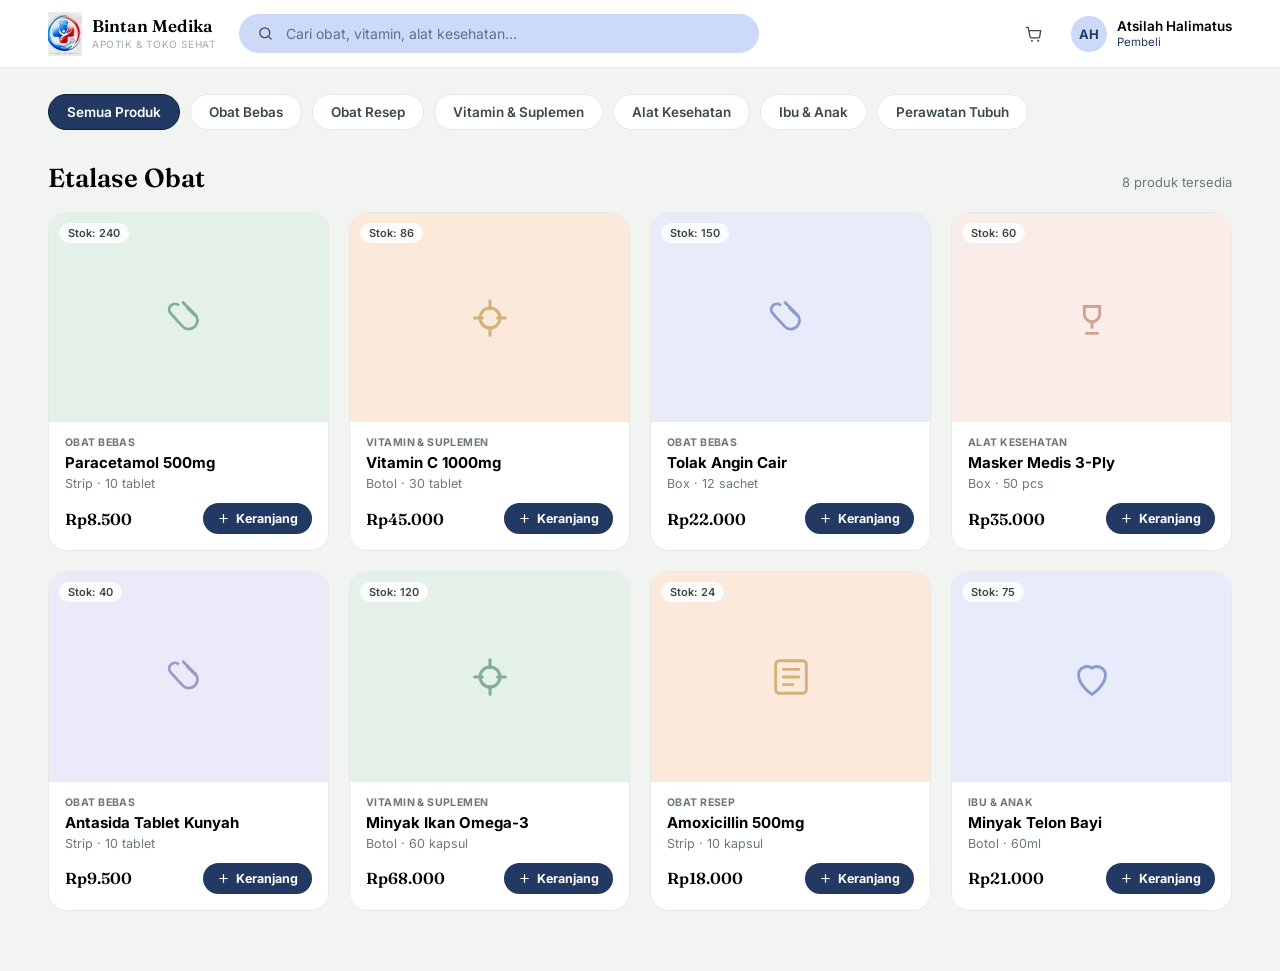
==== bintan-medika/index.html @ c58d3c8d "membuat tampian halaman login,register, dan dashboard" ====
<!DOCTYPE html>
<html lang="id">
<head>
<meta charset="UTF-8">
<meta name="viewport" content="width=device-width, initial-scale=1">
<title>Etalase Obat — Bintan Medika</title>
<link rel="stylesheet" href="assets/css/style.css">
<link rel="stylesheet" href="assets/css/etalase.css">
</head>
<body>

<header class="topbar">
  <div class="topbar__inner">
    <a href="index.html" class="brand">
      <span class="brand__mark" aria-hidden="true">
        <img src="logo.jpg">
      </span>
      <span>
        <span class="brand__name" style="display:block;">Bintan Medika</span>
        <span class="brand__tag" style="display:block;">APOTIK &amp; TOKO SEHAT</span>
      </span>
    </a>

    <div class="searchbar">
      <svg viewBox="0 0 24 24" fill="none" class="searchbar__icon"><circle cx="11" cy="11" r="7" stroke="currentColor" stroke-width="1.7"/><path d="M20 20l-3.2-3.2" stroke="currentColor" stroke-width="1.7" stroke-linecap="round"/></svg>
      <input id="searchInput" type="search" placeholder="Cari obat, vitamin, alat kesehatan…" aria-label="Cari produk">
    </div>

    <div class="topbar__right">
      <button class="iconbtn" id="cartBtn" aria-label="Keranjang belanja">
        <svg viewBox="0 0 24 24" fill="none"><path d="M3 4h2l2.2 11.1a2 2 0 0 0 2 1.6h7.6a2 2 0 0 0 2-1.6L20 8H6" stroke="currentColor" stroke-width="1.6" stroke-linecap="round" stroke-linejoin="round"/><circle cx="9.5" cy="20" r="1.2" fill="currentColor"/><circle cx="17" cy="20" r="1.2" fill="currentColor"/></svg>
        <span class="iconbtn__badge" id="cartCount">3</span>
      </button>
      <a href="login.html" class="userchip">
        <span class="avatar">AH</span>
        <span class="userchip__meta">
          <span class="userchip__name">Atsilah Halimatus</span>
          <span class="userchip__role">Pembeli</span>
        </span>
      </a>
    </div>
  </div>
</header>

<main class="etalase">

  <nav class="chiprow" id="categoryRow" aria-label="Kategori produk">
    <button class="chip is-active" data-cat="semua">Semua Produk</button>
    <button class="chip" data-cat="bebas">Obat Bebas</button>
    <button class="chip" data-cat="resep">Obat Resep</button>
    <button class="chip" data-cat="vitamin">Vitamin &amp; Suplemen</button>
    <button class="chip" data-cat="alat">Alat Kesehatan</button>
    <button class="chip" data-cat="ibu">Ibu &amp; Anak</button>
    <button class="chip" data-cat="tubuh">Perawatan Tubuh</button>
  </nav>

  <div class="etalase__head">
    <h1 class="etalase__title">Etalase Obat</h1>
    <span class="etalase__count" id="resultCount">128 produk tersedia</span>
  </div>

  <div class="productgrid" id="productGrid"></div>

  <p class="empty-state" id="emptyState" hidden>Produk yang kamu cari tidak ditemukan. Coba kata kunci lain.</p>
</main>

<div class="toast" id="toast" role="status" aria-live="polite"></div>

<script src="assets/js/etalase.js"></script>
</body>
</html>
---- bintan-medika/assets/css/style.css ----
@import url('https://fonts.googleapis.com/css2?family=Fraunces:opsz,wght@9..144,500;9..144,600;9..144,700&family=Inter:wght@400;500;600;700&display=swap');

:root{
  /* --- Brand green (sidebar, primary actions, hero panel) --- */
  --green-950:#0e222e;
  --green-900:#223964;
  --green-800:#172adb;
  --green-700:#070607;
  --green-100:#e3efe8;

  /* --- Gold (logo mark, highlights) --- */
  --green-900:#223964;
  --gold-500:#42b7db;
  --gold-100:#f8e8c8;

  /* --- Pastel tints for stat/product cards --- */
  --tint-mint:#e4f1e9;
  --tint-mint-ic:#bfe3cd;
  --tint-peach:#fbeadb;
  --tint-peach-ic:#f0c98c;
  --tint-sand:#faece9;
  --tint-sand-ic:#eab6ac;
  --tint-lilac:#eceaf8;
  --tint-lilac-ic:#c7c1ec;
  --tint-sky:#e7ebfa;
  --tint-rose:#fbe9ea;

  /* --- Status badges --- */
  --status-new-bg:#f8e5c3; --status-new-fg:#8a5a17;
  --status-progress-bg:#dbe6fb; --status-progress-fg:#2e50a3;
  --status-done-bg:#dcefe0; --status-done-fg:#1f7a44;

  /* --- Neutrals --- */
  --bg-app:#f2f4f1;
  --bg-card:#ffffff;
  --green-900:#223964;
  --ink-700:#3c4a43;
  --ink-500:#6b7972;
  --ink-300:#9fada6;
  --line:#e6e9e5;

  --radius-lg:18px;
  --radius-md:12px;
  --radius-sm:8px;
  --shadow-card:0 1px 2px rgba(15, 14, 68, 0.04), 0 8px 24px -12px rgba(18,58,44,0.12);

  --font-display:'Fraunces', Georgia, serif;
  --font-body:'Inter', -apple-system, BlinkMacSystemFont, sans-serif;
}

*,*::before,*::after{ box-sizing:border-box; }
html{ -webkit-text-size-adjust:100%; }
body{
  margin:0;
  font-family:var(--font-body);
  color:var(--ink-900);
  background:var(--bg-app);
  -webkit-font-smoothing:antialiased;
}
img{ max-width:100%; display:block; }
button{ font-family:inherit; cursor:pointer; }
a{ color:inherit; text-decoration:none; }
input{ font-family:inherit; }

:focus-visible{
  outline:2px solid var(--green-700);
  outline-offset:2px;
}

.visually-hidden{
  position:absolute; width:1px; height:1px; padding:0; margin:-1px;
  overflow:hidden; clip:rect(0,0,0,0); white-space:nowrap; border:0;
}

/* --- Shared brand mark --- */
.brand{
  display:flex; align-items:center; gap:10px;
}
.brand__mark{
  width:34px; height:34px; border-radius:10px;
  background:var(--gold-500);
  display:flex; align-items:center; justify-content:center;
  color:var(--green-950); flex-shrink:0;
}
.brand__mark svg{ width:18px; height:18px; }
.brand__name{
  font-family:var(--font-display);
  font-weight:600;
  font-size:17px;
  line-height:1.1;
  color:inherit;
}
.brand__tag{
  font-size:10px;
  letter-spacing:.06em;
  color:var(--ink-300);
  margin-top:2px;
}

/* --- Generic buttons --- */
.btn{
  display:inline-flex; align-items:center; justify-content:center; gap:8px;
  border:none; border-radius:999px;
  padding:11px 20px;
  font-size:14px; font-weight:600;
  transition:transform .15s ease, box-shadow .15s ease, background-color .15s ease;
}
.btn:active{ transform:scale(.98); }
.btn-primary{
  background:var(--green-900); color:#fff;
}
.btn-primary:hover{ background:var(--green-800); }
.btn-ghost{
  background:transparent; color:var(--green-900);
  border:1px solid var(--line);
}
.btn-ghost:hover{ border-color:var(--green-700); }
.btn-sm{ padding:7px 14px; font-size:13px; border-radius:8px; }

/* --- Icon button (bell, cart) --- */
.iconbtn{
  position:relative; background:none; border:none;
  width:38px; height:38px; border-radius:10px;
  display:flex; align-items:center; justify-content:center;
  color:var(--ink-700);
}
.iconbtn:hover{ 
  background:var(--bg-app); 
}

.iconbtn svg{ 
  width:20px; 
  height:20px; 
}

/* --- User chip (avatar + name/role, used in header bars) --- */
.userchip{ 
  display:flex; 
  align-items:center; 
  gap:10px; 
}

.userchip__meta{ 
  display:flex; 
  flex-direction:column; 
  line-height:1.25; 
}

.userchip__name{ 
  font-size:13.5px; 
  font-weight:600; 
  color:var(--ink-900); 
}

.userchip__role{ 
  font-size:11.5px; 
  color:#223964; 
}

.avatar{
  width:36px; 
  height:36px; 
  border-radius:999px;
  background:#ccdaf7; 
  color:#223964;
  display:flex; 
  align-items:center; 
  justify-content:center;
  font-weight:700; 
  font-size:13px; 
  flex-shrink:0;
}

/* --- Tint utility backgrounds (product media, stat icons) --- */
.tint-mint{ background:var(--tint-mint); color:#2f7a52; }
.tint-peach{ background:var(--tint-peach); color:#b5822b; }
.tint-sand{ background:var(--tint-sand); color:#b3654f; }
.tint-lilac{ background:var(--tint-lilac); color:#5f57a8; }
.tint-sky{ background:var(--tint-sky); color:#3d5bb0; }

/* --- Toast (used across pages for cart/login feedback) --- */
.toast{
  position:fixed; left:50%; bottom:28px; transform:translate(-50%,20px);
  background:var(--green-950); color:#fff;
  padding:12px 20px; border-radius:999px;
  font-size:13.5px; font-weight:500;
  box-shadow:0 12px 30px -8px rgba(0,0,0,.35);
  opacity:0; pointer-events:none;
  transition:opacity .25s ease, transform .25s ease;
  z-index:999;
  display:flex; align-items:center; gap:8px;
}
.toast.is-visible{
  opacity:1; transform:translate(-50%,0);
}
---- bintan-medika/assets/css/etalase.css ----
/* ---------------- Topbar ---------------- */
.topbar{
  background:#fff;
  border-bottom:1px solid var(--line);
  position:sticky; 
  top:0; z-index:20;
}
.topbar__inner{
  max-width:1240px; 
  margin:0 auto;
  display:flex; 
  align-items:center; 
  gap:24px;
  padding:14px 28px;
}

.topbar .brand{ 
  color:var(--blue-950); 
  flex-shrink:0;
 }

.searchbar{
  flex:1; max-width:520px;
  display:flex; align-items:center; 
  gap:10px;
  background:#ccdaf7;
  border-radius:999px;
  padding:10px 18px;
  color:var(--blue-800);
}
.searchbar__icon{ 
  width:17px; 
  height:17px; 
  flex-shrink:0; 
  opacity:.7; 
}
.searchbar input{
  border:none;  
  background:transparent; 
  outline:none;
  width:100%; 
  font-size:14px; 
  color:black;
}
.searchbar input::placeholder{ 
  color:#223964; 
  opacity:.65; 
}

.topbar__right{ 
  display:flex; 
  align-items:center; 
  gap:18px; 
  margin-left:auto; 
  flex-shrink:0; }

.iconbtn__badge{
  position:absolute; 
  top:-2px; 
  right:-2px;
  background:var(--gold-600); 
  color:#fff;
  font-size:10px; 
  font-weight:700;
  min-width:16px; 
  height:16px; 
  padding:0 4px;
  border-radius:999px;
  display:flex; 
  align-items:center; 
  justify-content:center;
  border:2px solid #fff;
}

/* ---------------- Category chips ---------------- */
.etalase{ 
  max-width:1240px; 
  margin:0 auto; 
  padding:26px 28px 60px; 
}

.chiprow{
  display:flex; 
  gap:10px; 
  overflow-x:auto; 
  padding-bottom:4px;
  scrollbar-width:none;
}

.chiprow::-webkit-scrollbar{ 
  display:none; 
}

.chip{
  flex-shrink:0;
  border:1px solid var(--line); 
  background:#fff; 
  color:var(--ink-700);
  padding:9px 18px; 
  border-radius:999px; 
  font-size:13.5px; 
  font-weight:600;
  transition:all .15s ease;
}

.chip:hover{ 
  border-color:#223964;
}

.chip.is-active{
  background:#223964; 
  border-color:var(--green-950); 
  color:#fff;
}

.etalase__head{
  display:flex; 
  align-items:baseline; 
  justify-content:space-between;
  margin:28px 0 18px;
}

.etalase__title{
  font-family:var(--font-display); 
  font-weight:600; 
  font-size:26px; 
  margin:0;
}

.etalase__count{ 
  font-size:13px; 
  color:var(--ink-500); 
}

/* ---------------- Product grid ---------------- */
.productgrid{
  display:grid;
  grid-template-columns:repeat(4, 1fr);
  gap:20px;
}

.card-product{
  background:var(--bg-card);
  border-radius:var(--radius-lg);
  border:1px solid var(--line);
  overflow:hidden;
  display:flex; flex-direction:column;
  transition:box-shadow .15s ease, transform .15s ease;
}

.card-product:hover{
  box-shadow:var(--shadow-card);
  transform:translateY(-2px);
}

.card-product__media{
  position:relative;
  aspect-ratio:4/3;
  display:flex; align-items:center; justify-content:center;
}

.card-product__media svg{ 
  width:46px; 
  height:46px; 
  opacity:.55; 
}

.card-product__stock{
  position:absolute; 
  top:10px; 
  left:10px;
  background:rgba(255,255,255,.85);
  font-size:11px; 
  font-weight:600; 
  color:var(--ink-700);
  padding:3px 9px; 
  border-radius:999px;
}

.card-product__body{ 
  padding:14px 16px 16px; 
  display:flex; 
  flex-direction:column; 
  gap:4px; 
  flex:1; 
}

.card-product__cat{
  font-size:10.5px; 
  font-weight:700; 
  letter-spacing:.04em;
  color:var(--ink-500); 
  text-transform:uppercase;
}

.card-product__name{ 
  font-size:15px; 
  font-weight:700; 
  color:var(--ink-900); 
  margin:0; 
}

.card-product__unit{ 
  font-size:12.5px; 
  color:var(--ink-500); 
  margin-bottom:8px; 
}

.card-product__footer{
  margin-top:auto;
  display:flex; 
  align-items:center; 
  justify-content:space-between; 
  gap:10px;
}

.card-product__price{ 
  font-family:var(--font-display); 
  font-weight:600; 
  color:var(--gold-600); 
  font-size:16px; 
}

.addbtn{
  background:var(--green-900); 
  color:#fff; 
  border:none;
  padding:8px 14px; 
  border-radius:999px;
  font-size:12.5px; 
  font-weight:700;
  display:flex; 
  align-items:center; 
  gap:6px;
  transition:background-color .15s ease, transform .1s ease;
}

.addbtn:hover{ background:var(--green-800); }
.addbtn:active{ transform:scale(.95); }
.addbtn svg{ width:13px; height:13px; }

.empty-state{
  text-align:center; color:var(--ink-500); font-size:14px;
  padding:60px 0;
}

@media (max-width: 1080px){
  .productgrid{ grid-template-columns:repeat(3,1fr); }
}
@media (max-width: 860px){
  .searchbar{ display:none; }
  .productgrid{ grid-template-columns:repeat(2,1fr); }
}
@media (max-width: 560px){
  .topbar__inner{ padding:12px 16px; }
  .userchip__meta{ display:none; }
  .etalase{ padding:20px 16px 40px; }
  .productgrid{ grid-template-columns:repeat(2,1fr); gap:12px; }
  .etalase__title{ font-size:21px; }
}
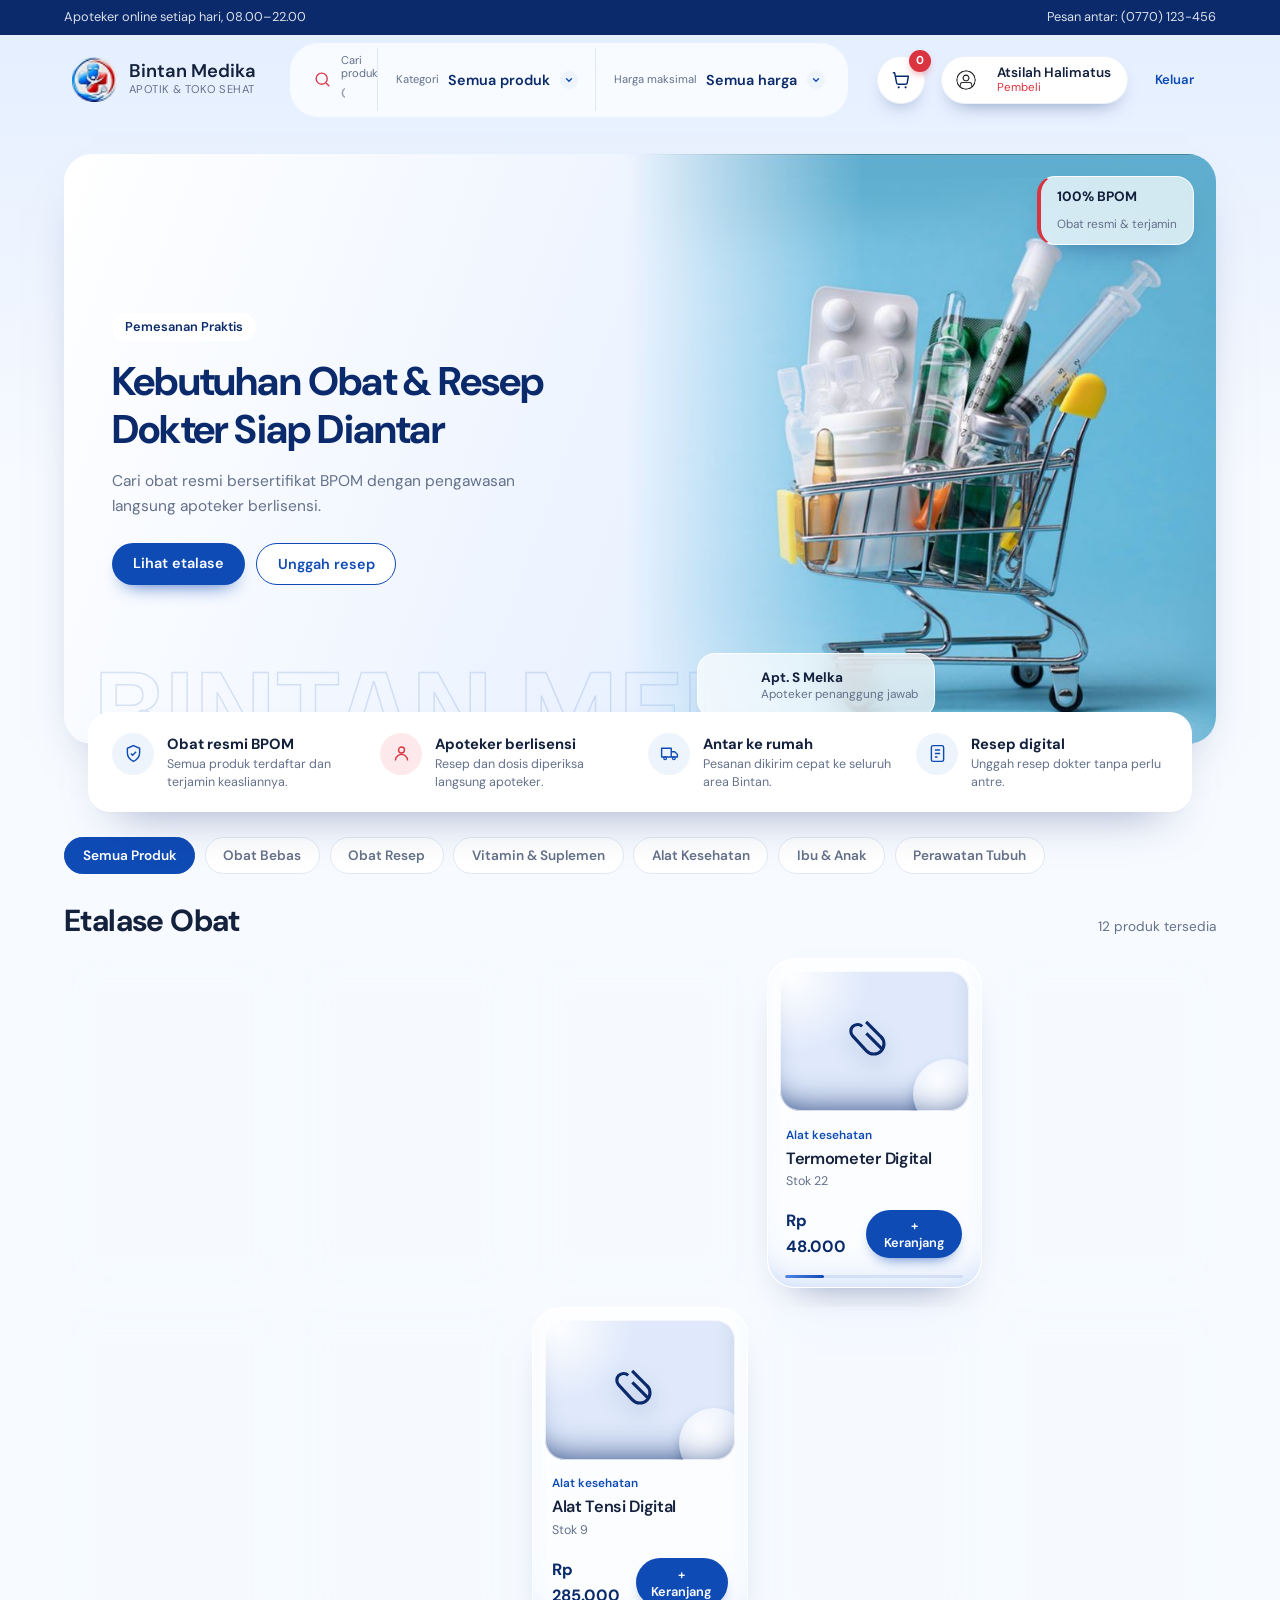
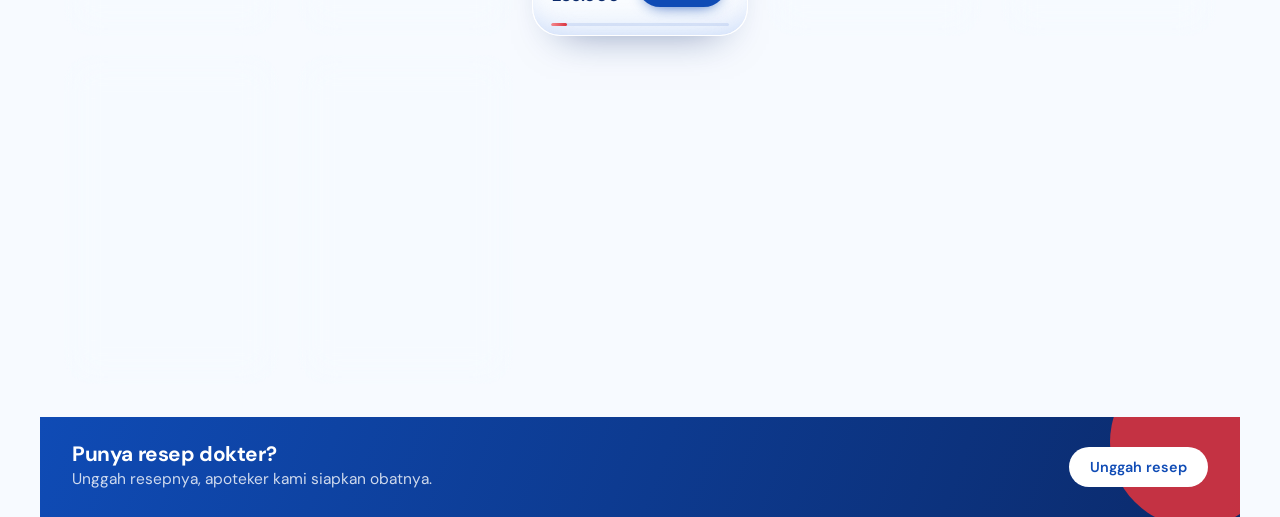
==== commit 6e3ece75: "Tambah keranjang, checkout, struk COD/QR, riwayat, dan panel admin" ====
--- a/bintan-medika/index.html
+++ b/bintan-medika/index.html
@@ -6,43 +6,87 @@
 <title>Etalase Obat — Bintan Medika</title>
 <link rel="stylesheet" href="assets/css/style.css">
 <link rel="stylesheet" href="assets/css/etalase.css">
+<style>.navlink{font-size:.82rem;font-weight:600;color:var(--blue);padding:.3rem .7rem;border-radius:99px;white-space:nowrap}.navlink:hover{background:var(--mist)}</style>
 </head>
 <body>
 
+<div class="infobar"><span>Apoteker online setiap hari, 08.00–22.00</span><span>Pesan antar: (0770) 123-456</span></div>
 <header class="topbar">
   <div class="topbar__inner">
-    <a href="index.html" class="brand">
-      <span class="brand__mark" aria-hidden="true">
-        <img src="logo.jpg">
-      </span>
+    <a href="index.html" class="brand navpill navpill--brand">
+      <span class="brand__mark" aria-hidden="true"><img src="assets/img/logo.png" alt=""></span>
       <span>
         <span class="brand__name" style="display:block;">Bintan Medika</span>
         <span class="brand__tag" style="display:block;">APOTIK &amp; TOKO SEHAT</span>
       </span>
     </a>
 
-    <div class="searchbar">
-      <svg viewBox="0 0 24 24" fill="none" class="searchbar__icon"><circle cx="11" cy="11" r="7" stroke="currentColor" stroke-width="1.7"/><path d="M20 20l-3.2-3.2" stroke="currentColor" stroke-width="1.7" stroke-linecap="round"/></svg>
-      <input id="searchInput" type="search" placeholder="Cari obat, vitamin, alat kesehatan…" aria-label="Cari produk">
+    <div class="navcenter navpill">
+      <label class="seg seg--search">
+        <svg viewBox="0 0 24 24" fill="none" class="seg__icon"><circle cx="11" cy="11" r="7" stroke="currentColor" stroke-width="1.7"/><path d="M20 20l-3.2-3.2" stroke="currentColor" stroke-width="1.7" stroke-linecap="round"/></svg>
+        <span><span class="seg__label">Cari produk</span>
+        <input id="searchInput" type="search" placeholder="Obat, vitamin, alat kesehatan" aria-label="Cari produk"></span>
+      </label>
+      <div class="seg">
+        <span class="seg__label">Kategori</span>
+        <select id="catSelect" aria-label="Kategori">
+          <option value="semua">Semua produk</option><option value="bebas">Obat bebas</option><option value="resep">Obat resep</option>
+          <option value="vitamin">Vitamin &amp; suplemen</option><option value="alat">Alat kesehatan</option><option value="ibu">Ibu &amp; anak</option><option value="tubuh">Perawatan tubuh</option>
+        </select>
+      </div>
+      <div class="seg">
+        <span class="seg__label">Harga maksimal</span>
+        <select id="priceSelect" aria-label="Harga maksimal">
+          <option value="0">Semua harga</option><option value="25000">Di bawah Rp 25.000</option><option value="50000">Di bawah Rp 50.000</option><option value="100000">Di bawah Rp 100.000</option><option value="300000">Di bawah Rp 300.000</option>
+        </select>
+      </div>
     </div>
 
-    <div class="topbar__right">
+    <div class="topbar__right navpill">
       <button class="iconbtn" id="cartBtn" aria-label="Keranjang belanja">
         <svg viewBox="0 0 24 24" fill="none"><path d="M3 4h2l2.2 11.1a2 2 0 0 0 2 1.6h7.6a2 2 0 0 0 2-1.6L20 8H6" stroke="currentColor" stroke-width="1.6" stroke-linecap="round" stroke-linejoin="round"/><circle cx="9.5" cy="20" r="1.2" fill="currentColor"/><circle cx="17" cy="20" r="1.2" fill="currentColor"/></svg>
-        <span class="iconbtn__badge" id="cartCount">3</span>
+        <span class="iconbtn__badge" id="cartCount">0</span>
       </button>
-      <a href="login.html" class="userchip">
-        <span class="avatar">AH</span>
+      <a href="riwayat.html" class="userchip" title="Riwayat pesanan">
+        <img src="assets/img/profil.jpg" alt="">
         <span class="userchip__meta">
-          <span class="userchip__name">Atsilah Halimatus</span>
+          <span class="userchip__name" id="uName">Atsilah Halimatus</span>
           <span class="userchip__role">Pembeli</span>
         </span>
       </a>
+      <a href="login.html" class="navlink" id="logout">Keluar</a>
     </div>
   </div>
 </header>
 
 <main class="etalase">
+
+  <div class="etalase__hero">
+    <span class="hero__mark" aria-hidden="true">BINTAN MEDIKA</span>
+    <div class="etalase__hero-text">
+      <span class="badge badge--new">Pemesanan Praktis</span>
+      <h2>Kebutuhan Obat &amp; Resep Dokter Siap Diantar</h2>
+      <p>Cari obat resmi bersertifikat BPOM dengan pengawasan langsung apoteker berlisensi.</p>
+      <div class="hero__cta"><a href="#productGrid" class="btn btn-primary">Lihat etalase</a><a href="#" class="btn btn-ghost" data-resep>Unggah resep</a></div>
+    </div>
+    <div class="etalase__hero-img">
+      <img src="assets/img/keranjang.jpg" alt="Keranjang Obat">
+                   
+      <div class="glass glass--a">
+        
+        <span class="foto-slot" style="background-image:url('assets/img/apoteker-foto.jpg')"></span>
+        <span><strong>Apt. S Melka</strong><small>Apoteker penanggung jawab</small></span>
+      </div>
+      <div class="glass glass--b"><strong>100% BPOM</strong><small>Obat resmi &amp; terjamin</small></div>
+    </div>
+  </div>
+
+  <section class="features">
+    <div class="feature"><span class="feature__ic"><svg viewBox="0 0 24 24" fill="none"><path d="M12 3l7 3v5c0 4.5-3 8-7 10-4-2-7-5.5-7-10V6l7-3Z" stroke="currentColor" stroke-width="1.6"/><path d="m9 12 2 2 4-4" stroke="currentColor" stroke-width="1.6"/></svg></span><span><strong>Obat resmi BPOM</strong><small>Semua produk terdaftar dan terjamin keasliannya.</small></span></div>
+    <div class="feature"><span class="feature__ic"><svg viewBox="0 0 24 24" fill="none"><circle cx="12" cy="8" r="3.4" stroke="currentColor" stroke-width="1.6"/><path d="M5 20a7 7 0 0 1 14 0" stroke="currentColor" stroke-width="1.6"/></svg></span><span><strong>Apoteker berlisensi</strong><small>Resep dan dosis diperiksa langsung apoteker.</small></span></div>
+    <div class="feature"><span class="feature__ic"><svg viewBox="0 0 24 24" fill="none"><path d="M3 6h11v10H3zM14 10h4l3 3v3h-7" stroke="currentColor" stroke-width="1.6" stroke-linejoin="round"/><circle cx="7" cy="17.5" r="1.6" stroke="currentColor" stroke-width="1.4"/><circle cx="17" cy="17.5" r="1.6" stroke="currentColor" stroke-width="1.4"/></svg></span><span><strong>Antar ke rumah</strong><small>Pesanan dikirim cepat ke seluruh area Bintan.</small></span></div>
+    <div class="feature"><span class="feature__ic"><svg viewBox="0 0 24 24" fill="none"><rect x="5" y="3" width="14" height="18" rx="2" stroke="currentColor" stroke-width="1.6"/><path d="M9 8h6M9 12h6M9 16h3" stroke="currentColor" stroke-width="1.6"/></svg></span><span><strong>Resep digital</strong><small>Unggah resep dokter tanpa perlu antre.</small></span></div>
+  </section>
 
   <nav class="chiprow" id="categoryRow" aria-label="Kategori produk">
     <button class="chip is-active" data-cat="semua">Semua Produk</button>
@@ -64,8 +108,15 @@
   <p class="empty-state" id="emptyState" hidden>Produk yang kamu cari tidak ditemukan. Coba kata kunci lain.</p>
 </main>
 
+<section class="cta">
+  <div><h3>Punya resep dokter?</h3><p>Unggah resepnya, apoteker kami siapkan obatnya.</p></div>
+  <a href="#" class="btn btn-ghost" data-resep>Unggah resep</a>
+</section>
+
 <div class="toast" id="toast" role="status" aria-live="polite"></div>
 
+<script src="assets/js/bm.js"></script>
+<script src="assets/js/dropdown.js"></script>
 <script src="assets/js/etalase.js"></script>
 </body>
 </html>
--- a/bintan-medika/assets/css/style.css
+++ b/bintan-medika/assets/css/style.css
@@ -1,197 +1,327 @@
-
-
-@import url('https://fonts.googleapis.com/css2?family=Fraunces:opsz,wght@9..144,500;9..144,600;9..144,700&family=Inter:wght@400;500;600;700&display=swap');
+@import url('https://fonts.googleapis.com/css2?family=DM+Sans:opsz,wght@9..40,400;9..40,500;9..40,600;9..40,700&display=swap');
 
 :root{
-  /* --- Brand green (sidebar, primary actions, hero panel) --- */
-  --green-950:#0e222e;
-  --green-900:#223964;
-  --green-800:#172adb;
-  --green-700:#070607;
-  --green-100:#e3efe8;
-
-  /* --- Gold (logo mark, highlights) --- */
-  --green-900:#223964;
-  --gold-500:#42b7db;
-  --gold-100:#f8e8c8;
-
-  /* --- Pastel tints for stat/product cards --- */
-  --tint-mint:#e4f1e9;
-  --tint-mint-ic:#bfe3cd;
-  --tint-peach:#fbeadb;
-  --tint-peach-ic:#f0c98c;
-  --tint-sand:#faece9;
-  --tint-sand-ic:#eab6ac;
-  --tint-lilac:#eceaf8;
-  --tint-lilac-ic:#c7c1ec;
-  --tint-sky:#e7ebfa;
-  --tint-rose:#fbe9ea;
-
-  /* --- Status badges --- */
-  --status-new-bg:#f8e5c3; --status-new-fg:#8a5a17;
-  --status-progress-bg:#dbe6fb; --status-progress-fg:#2e50a3;
-  --status-done-bg:#dcefe0; --status-done-fg:#1f7a44;
-
-  /* --- Neutrals --- */
-  --bg-app:#f2f4f1;
-  --bg-card:#ffffff;
-  --green-900:#223964;
-  --ink-700:#3c4a43;
-  --ink-500:#6b7972;
-  --ink-300:#9fada6;
-  --line:#e6e9e5;
-
-  --radius-lg:18px;
-  --radius-md:12px;
-  --radius-sm:8px;
-  --shadow-card:0 1px 2px rgba(15, 14, 68, 0.04), 0 8px 24px -12px rgba(18,58,44,0.12);
-
-  --font-display:'Fraunces', Georgia, serif;
-  --font-body:'Inter', -apple-system, BlinkMacSystemFont, sans-serif;
-}
-
-*,*::before,*::after{ box-sizing:border-box; }
-html{ -webkit-text-size-adjust:100%; }
+    --blue-d:#0b2a6b;
+    --blue:#0f4bb5;
+    --blue-l:#4f86e8;
+    --mist:#eef4fc;
+    --paper:#fff;
+    --ink:#14213d;
+    --muted:#64718a;
+    --line:#e1e8f3;
+    --red:#d9343f;
+    --red-soft:#fde9eb;
+    --ok:#0f4bb5;
+    --warn:#c2410c;
+    --bad:#d9343f;
+--serif:'DM Sans',system-ui,sans-serif;
+--sans:'DM Sans',system-ui,sans-serif;
+--shadow:0 24px 50px -30px rgba(11,42,107,.5);
+--r:20px
+}
+
+*{
+    box-sizing:border-box;
+    margin:0;
+    padding:0
+}
+
 body{
-  margin:0;
-  font-family:var(--font-body);
-  color:var(--ink-900);
-  background:var(--bg-app);
-  -webkit-font-smoothing:antialiased;
-}
-img{ max-width:100%; display:block; }
-button{ font-family:inherit; cursor:pointer; }
-a{ color:inherit; text-decoration:none; }
-input{ font-family:inherit; }
+    font:15.5px/1.6 var(--sans);
+    color:var(--ink);
+    min-height:100vh;
+    background:#f7faff;
+background-image:linear-gradient(180deg,#e3eeff 0,#f7faff 480px),radial-gradient(420px 300px at 100% 0,rgba(217,52,63,.1),transparent 70%);
+background-repeat:no-repeat;
+background-attachment:scroll
+}
+
+img{
+    display:block;
+    max-width:100%
+}
+
+a{
+    color:inherit;
+    text-decoration:none
+}
 
 :focus-visible{
-  outline:2px solid var(--green-700);
-  outline-offset:2px;
-}
-
-.visually-hidden{
-  position:absolute; width:1px; height:1px; padding:0; margin:-1px;
-  overflow:hidden; clip:rect(0,0,0,0); white-space:nowrap; border:0;
-}
-
-/* --- Shared brand mark --- */
+    outline:2px solid var(--red);
+    outline-offset:2px
+}
+
+h1,h2,h3{
+    font-family:var(--serif);
+    font-weight:700;
+    letter-spacing:-.02em;
+    line-height:1.2
+}
+
 .brand{
-  display:flex; align-items:center; gap:10px;
-}
-.brand__mark{
-  width:34px; height:34px; border-radius:10px;
-  background:var(--gold-500);
-  display:flex; align-items:center; justify-content:center;
-  color:var(--green-950); flex-shrink:0;
-}
-.brand__mark svg{ width:18px; height:18px; }
+    display:flex;
+    align-items:
+    center;
+    gap:.75rem
+}
+
+.brand__mark img{
+    width:45px;
+    height:45px;
+    object-fit:contain
+}
+
 .brand__name{
-  font-family:var(--font-display);
-  font-weight:600;
-  font-size:17px;
-  line-height:1.1;
-  color:inherit;
-}
+    font-family:var(--serif);
+    font-size:1.15rem;
+    font-weight:600;
+    line-height:1.1
+}
+
 .brand__tag{
-  font-size:10px;
-  letter-spacing:.06em;
-  color:var(--ink-300);
-  margin-top:2px;
-}
-
-/* --- Generic buttons --- */
+    font-size:.7rem;
+    color:var(--muted);
+    letter-spacing:.04em
+}
+
+.brand--on-dark{
+    color:#fff
+}
+
 .btn{
-  display:inline-flex; align-items:center; justify-content:center; gap:8px;
-  border:none; border-radius:999px;
-  padding:11px 20px;
-  font-size:14px; font-weight:600;
-  transition:transform .15s ease, box-shadow .15s ease, background-color .15s ease;
-}
-.btn:active{ transform:scale(.98); }
+    border:0;cursor:pointer;
+    font:600 .9rem var(--sans);
+    padding:.7rem 1.3rem;
+    border-radius:999px;
+    transition:.25s
+}
+
 .btn-primary{
-  background:var(--green-900); color:#fff;
-}
-.btn-primary:hover{ background:var(--green-800); }
+    background:linear-gradient(135deg,var(--blue-l),var(--blue));
+    color:#fff;
+    box-shadow:0 8px 18px -10px var(--blue-d)
+}
+
+.btn-primary:hover{
+    background:linear-gradient(135deg,#ee5560,var(--red));
+    transform:translateY(-2px)
+}
+
+.iconbtn{
+    position:relative;
+    width:38px;
+    height:38px;
+    border-radius:50%;
+    border:1px solid var(--line);
+    background:var(--paper);
+    color:var(--blue-d);
+    cursor:pointer;
+    display:grid;
+    place-items:center;
+}
+
+.iconbtn svg{
+    width:28px;
+    height:28px;
+    background: white;
+    border-radius: 50%;
+
+}
+
+.topbar__right .iconbtn__badge{
+    background:var(--blue)
+}
+
+.iconbtn__badge{
+    position:absolute;
+    top:-4px;
+    right:-4px;
+    min-width:19px;
+    height:19px;
+    border-radius:99px;
+    background:var(--red);
+    color:#fff;
+    font:700 .68rem/19px var(--sans);
+    text-align:center;
+    padding:0 5px
+}
+
+.userchip{
+    display:flex;
+    align-items:center;
+    gap:.6rem;
+    padding:.3rem .9rem .3rem .3rem;
+}
+
+.userchip img{
+    width:45px;
+    height:45px;
+    border-radius:50%;
+    object-fit:cover
+}
+
+.userchip__meta{
+    display:flex;
+    flex-direction:column;
+    line-height:1.2
+}
+
+.userchip__name{
+    font-weight:600;
+    font-size:.85rem
+}
+
+.userchip__role{
+    font-size:.72rem;
+    color:var(--red)
+}
+
+.badge{
+    display:inline-block;
+    font-size:.80rem;
+    font-weight:600;
+    padding:.25rem .8rem;
+    border-radius:99px;
+    color:#0b2a6b;
+}
+
+.link{
+    color:var(--blue);
+    font-size:.85rem
+}
+
+.link:hover{
+    color:var(--red)
+}
+
+.link--strong{
+    font-weight:700;
+    text-decoration:underline;
+    text-underline-offset:3px
+}
+
+.field{
+    display:block;
+    margin-bottom:1rem
+}
+
+.field__label{
+    display:block;
+    font-size:.82rem;
+    font-weight:600;
+    margin-bottom:.35rem
+}
+
+.field input{
+    width:100%;
+    padding:.8rem 1rem;
+    border:1px solid var(--line);
+    border-radius:12px;
+    background:var(--paper);
+    font:inherit
+}
+
+.field input:focus{
+    outline:none;
+    border-color:var(--red);
+    box-shadow:0 0 0 4px rgba(217,52,63,.18)
+}
+
+.field-row{
+    display:flex;
+    justify-content:space-between;
+    align-items:center;
+    margin-bottom:1.2rem
+}
+
+.checkbox{
+    display:flex;
+    gap:.5rem;
+    align-items:center;
+    font-size:.85rem;
+    color:var(--muted)
+}
+
+.checkbox input{
+    accent-color:var(--blue)
+}
+
+.toast{
+    position:fixed;
+    left:50%;
+    bottom:28px;
+    transform:translate(-50%,30px);
+    background:var(--blue-d);
+    color:#fff;
+    padding:.75rem 1.4rem;
+    border-radius:99px;
+    border:1px solid var(--red);
+    opacity:0;
+    pointer-events:none;
+    transition:.3s;z-index:50
+}
+
+.toast.is-show{
+    opacity:1;
+    transform:translate(-50%,0)
+}
+
+@media(prefers-reduced-motion:reduce){
+    *{
+        transition:none!important
+    }
+}
+
+.field input{
+    border-radius:16px
+}
+
+.badge{
+    background:var(rgb(132, 231, 132));;
+    color:var(rgb(4, 87, 4));
+}
+
+.link{
+    color:var(--blue)
+}
+
 .btn-ghost{
-  background:transparent; color:var(--green-900);
-  border:1px solid var(--line);
-}
-.btn-ghost:hover{ border-color:var(--green-700); }
-.btn-sm{ padding:7px 14px; font-size:13px; border-radius:8px; }
-
-/* --- Icon button (bell, cart) --- */
-.iconbtn{
-  position:relative; background:none; border:none;
-  width:38px; height:38px; border-radius:10px;
-  display:flex; align-items:center; justify-content:center;
-  color:var(--ink-700);
-}
-.iconbtn:hover{ 
-  background:var(--bg-app); 
-}
-
-.iconbtn svg{ 
-  width:20px; 
-  height:20px; 
-}
-
-/* --- User chip (avatar + name/role, used in header bars) --- */
-.userchip{ 
-  display:flex; 
-  align-items:center; 
-  gap:10px; 
-}
-
-.userchip__meta{ 
-  display:flex; 
-  flex-direction:column; 
-  line-height:1.25; 
-}
-
-.userchip__name{ 
-  font-size:13.5px; 
-  font-weight:600; 
-  color:var(--ink-900); 
-}
-
-.userchip__role{ 
-  font-size:11.5px; 
-  color:#223964; 
-}
-
-.avatar{
-  width:36px; 
-  height:36px; 
-  border-radius:999px;
-  background:#ccdaf7; 
-  color:#223964;
-  display:flex; 
-  align-items:center; 
-  justify-content:center;
-  font-weight:700; 
-  font-size:13px; 
-  flex-shrink:0;
-}
-
-/* --- Tint utility backgrounds (product media, stat icons) --- */
-.tint-mint{ background:var(--tint-mint); color:#2f7a52; }
-.tint-peach{ background:var(--tint-peach); color:#b5822b; }
-.tint-sand{ background:var(--tint-sand); color:#b3654f; }
-.tint-lilac{ background:var(--tint-lilac); color:#5f57a8; }
-.tint-sky{ background:var(--tint-sky); color:#3d5bb0; }
-
-/* --- Toast (used across pages for cart/login feedback) --- */
-.toast{
-  position:fixed; left:50%; bottom:28px; transform:translate(-50%,20px);
-  background:var(--green-950); color:#fff;
-  padding:12px 20px; border-radius:999px;
-  font-size:13.5px; font-weight:500;
-  box-shadow:0 12px 30px -8px rgba(0,0,0,.35);
-  opacity:0; pointer-events:none;
-  transition:opacity .25s ease, transform .25s ease;
-  z-index:999;
-  display:flex; align-items:center; gap:8px;
-}
-.toast.is-visible{
-  opacity:1; transform:translate(-50%,0);
-}
+    background:#fff;
+    color:var(--blue);
+    border:1.5px solid var(--blue)
+}
+
+.btn-ghost:hover{
+    background:var(--mist)
+}
+
+.btn-primary{
+    background:var(--blue);
+    box-shadow:0 10px 20px -12px var(--blue)
+}
+
+.btn-primary:hover{
+    background:var(--blue-d);
+    transform:translateY(-1px)
+}
+
+.foto-slot{
+    background:linear-gradient(135deg,#cfe0fb,#f7c9cd) center/cover no-repeat;
+    border-radius:50%;
+    flex:none
+}
+
+/* ===== Gelembung 3D kaca di latar (etalase & dashboard) ===== */
+body:has(.productgrid)::before,body:has(.dash)::before{
+    content:"";
+    position:fixed;
+    inset:0;
+    z-index:-1;
+    pointer-events:none;
+}
+
+@media(max-width:760px){
+    body:has(.productgrid)::before,body:has(.dash)::before{
+        opacity:.5
+    }
+}
--- a/bintan-medika/assets/css/etalase.css
+++ b/bintan-medika/assets/css/etalase.css
@@ -1,260 +1,638 @@
-/* ---------------- Topbar ---------------- */
 .topbar{
+    position:sticky;
+    top:0;
+    z-index:20;
+    background:rgba(251,252,250,.86);
+    backdrop-filter:blur(12px);
+    border-bottom:1px solid var(--line)
+}
+
+.topbar__inner{
+    max-width:1200px;
+    margin:auto;
+    padding:.8rem 1.5rem;
+    display:flex;
+    align-items:center;
+    gap:1.5rem
+}
+
+.searchbar{
+    flex:1;
+    position:relative;
+    max-width:520px
+}
+
+.searchbar input{
+    width:100%;
+    padding:.7rem 1rem .7rem 2.8rem;
+    border-radius:28px;
+    border:1px solid var(--line);
+    background:var(--mist);
+    font:inherit
+}
+
+.searchbar input:focus{
+    outline:none;
+    border-color:var(--red);
+    background:#fff;
+}
+
+.searchbar__icon{
+    position:absolute;
+    left:1rem;
+    top:50%;
+    width:19px;
+    transform:translateY(-50%);
+    color:var(--muted)
+}
+
+.topbar__right{
+    margin-left:auto;
+    display:flex;
+    gap:.8rem;
+    align-items:center
+}
+.etalase{
+    max-width:1200px;
+    margin:auto;
+    padding:1.8rem 1.5rem 4rem
+}
+
+.etalase__hero{
+    display:grid;
+    grid-template-columns:1.2fr 1fr;
+    border-radius:28px;
+    overflow:hidden;
+    background:linear-gradient(120deg,var(--blue-d),var(--blue));
+    color:#fff;
+    box-shadow:var(--shadow);
+    min-height:280px
+}
+
+.etalase__hero-text{
+    padding:3rem;
+    display:flex;
+    flex-direction:column;
+    justify-content:center;
+    gap:1rem
+}
+
+.etalase__hero-text h2{
+    font-size:clamp(1.6rem,3vw,2.4rem)
+}
+
+.etalase__hero-text p{
+    color:rgba(255,255,255,.75);
+    max-width:42ch
+}
+
+.etalase__hero-img{
+    position:relative
+}
+
+.etalase__hero-img img{
+    width:100%;
+    height:100%;
+    object-fit:cover;
+    mask-image:linear-gradient(90deg,transparent,#000 35%);
+    -webkit-mask-image:linear-gradient(90deg,transparent,#000 35%)
+}
+
+.chiprow{
+    display:flex;
+    gap:.6rem;
+    overflow-x:auto;
+    padding:1.6rem 0 .6rem
+}
+
+.chip{
+    white-space:nowrap;
+    cursor:pointer;
+    font:600 .85rem var(--sans);
+    padding:.55rem 1.1rem;
+    border-radius:99px;
+    border:1px solid var(--line);
+    background:var(--paper);
+    color:var(--muted);
+    transition:.2s
+}
+
+.chip:hover{
+    border-color:var(--red);
+    color:var(--blue-d)
+}
+
+.chip.is-active{
+    background:var(--blue-d);
+    color:#fff;
+    border-color:var(--blue-d)
+}
+
+.etalase__head{
+    display:flex;
+    align-items:baseline;
+    justify-content:space-between;
+    margin:1.2rem 0
+}
+
+.etalase__title{
+    font-size:1.7rem
+}
+
+.etalase__count{
+    color:var(--muted);
+    font-size:.85rem
+}
+
+.productgrid{
+    display:grid;
+    grid-template-columns:repeat(auto-fill,minmax(210px,1fr));
+    gap:1.2rem
+}
+
+.card{
+    background:var(--paper);
+    border:1px solid var(--line);
+    border-radius:22px;
+    padding:.8rem;
+    display:flex;
+    flex-direction:column;
+    transition:.25s
+}
+
+.card:hover{
+    transform:translateY(-4px);
+    box-shadow:var(--shadow);
+    border-color:var(--red)
+}
+
+.card__thumb{
+    height:130px;
+    border-radius:16px;
+    display:grid;
+    place-items:center;
+    color:rgba(255,255,255,.92);
+    position:relative
+}
+
+.card__thumb svg{
+    width:54px;
+    height:54px
+}
+
+.card__rx{
+    position:absolute;
+    top:10px;
+    left:10px;
+    font-size:.68rem;
+    font-weight:700;
+    background:rgba(255,255,255,.9);
+    color:var(--bad);
+    padding:.15rem .6rem;
+    border-radius:99px
+}
+
+.card__body{
+    padding:.9rem .4rem .3rem;
+    display:flex;
+    flex-direction:column;
+    gap:.2rem;
+    flex:1
+}
+
+.card__cat{
+    font-size:.74rem;
+    color:var(--red);
+    font-weight:600
+}
+
+.card__name{
+    font:600 1.02rem var(--serif)
+}
+
+.card__stock{
+    font-size:.78rem;
+    color:var(--muted)
+}
+
+.card__foot{
+    display:flex;
+    justify-content:space-between;
+    align-items:center;
+    margin-top:auto;
+    padding-top:.8rem
+}
+
+.card__price{
+    font-weight:700;
+    color:var(--blue-d)
+}
+
+.card .btn{
+    padding:.45rem .9rem;
+    font-size:.8rem
+}
+
+.empty-state{
+    text-align:center;
+    color:var(--muted);
+    padding:3rem
+}
+
+@media(max-width:760px){
+    .etalase__hero{
+        grid-template-columns:1fr
+    }
+    
+    .etalase__hero-img{
+        height:160px
+    }
+    
+    .userchip__meta,.brand__tag{
+        display:none!important
+    }
+    
+    .etalase__hero-text{
+        padding:2rem    
+    }
+}
+
+.topbar{
+    background:rgba(255,255,255,.72);
+    border-bottom:0;
+    box-shadow:0 8px 30px -20px rgba(31,86,196,.5)
+}
+
+.etalase__hero{
+    position:relative;
+    border-radius:40px 40px 40px 12px;
+    background:linear-gradient(125deg,var(--blue-d),var(--blue) 70%,var(--blue-l));
+    overflow:hidden
+}
+
+.etalase__hero::before{
+    content:"";
+    position:absolute;
+    left:-60px;
+    bottom:-90px;
+    width:260px;
+    height:260px;
+    border-radius:50%;
+    background:rgba(217,52,63,.85);
+    filter:blur(2px);
+    opacity:.9
+}
+
+.etalase__hero::after{
+    content:"";
+    position:absolute;
+    right:38%;
+    top:-70px;
+    width:160px;
+    height:160px;
+    border-radius:50%;
+    background:rgba(255,255,255,.1)
+}
+
+.etalase__hero-text{
+    position:relative;
+    z-index:1
+}
+
+.etalase__hero-text .badge{
+    align-self:flex-start;
+    background:#fff;
+    color: var(rgb(132, 231, 132));
+}
+
+.etalase__hero-img{
+    padding:1.4rem 1.4rem 1.4rem 0;
+    z-index:1
+}
+
+.etalase__hero-img img{
+    mask-image:none;
+    -webkit-mask-image:none;
+    border-radius:58% 42% 50% 50% / 48% 52% 48% 52%;
+    box-shadow:0 20px 40px -20px rgba(0,0,0,.5);
+    border:6px solid rgba(255,255,255,.85)
+}
+
+.chip{
+    background:#fff;
+    border-color:transparent;
+    box-shadow:0 4px 12px -8px rgba(31,86,196,.5)
+}
+
+.chip.is-active{
+    background:var(--blue);
+    border-color:var(--blue);
+    box-shadow:0 8px 16px -8px var(--blue)
+}
+
+.card{
+    border:0;
+    border-radius:28px 28px 28px 10px;
+    box-shadow:0 10px 28px -20px rgba(18,48,122,.55)
+}
+
+.card:hover{
+    transform:translateY(-6px) rotate(-.4deg);
+    border:0
+}
+
+.card__thumb{
+    border-radius:22px 22px 22px 6px;
+    overflow:hidden
+}
+
+.card__thumb::after{
+    content:"";
+    position:absolute;
+    right:-24px;
+    bottom:-30px;
+    width:90px;
+    height:90px;
+    border-radius:50%;
+    background:rgba(255,255,255,.18)
+}
+
+.card__rx{
+    background:#fff;
+    color:var(--red)
+}
+
+.card__cat{
+    color:var(--red)
+}
+
+.card__price{
+    color:var(--blue-d)
+}
+
+.etalase__title{
+    font-size:1.9rem
+}
+
+.infobar{
+    background:var(--blue-d);
+    color:rgba(255,255,255,.85);
+    font-size:.8rem;
+    display:flex;
+    justify-content:space-between;
+    padding:.45rem max(1.5rem,calc((100% - 1200px)/2 + 1.5rem))
+}
+
+.topbar{
+    background:rgba(255,255,255,.85);
+    box-shadow:0 1px 0 var(--line)
+}
+
+.etalase__hero{
+    position:relative;
+    display:grid;
+    grid-template-columns:1fr 1.05fr;
+    border-radius:28px;
+    overflow:hidden;
+    color:var(--ink);
+    min-height:360px;
+    background:linear-gradient(110deg,#fff 0,#eaf2ff 55%,#cfe1fd);
+    box-shadow:var(--shadow)
+}
+
+.etalase__hero::before,.etalase__hero::after{
+    display:none
+}
+
+.hero__mark{
+    position:absolute;
+    left:2rem;
+    bottom:-1.6rem;
+    font:700 clamp(3rem,9vw,7rem)/1 var(--sans);
+    letter-spacing:.04em;color:transparent;
+    -webkit-text-stroke:1.5px rgba(15,75,181,.14);
+    white-space:nowrap;
+    pointer-events:none
+}
+
+.etalase__hero-text{
+    padding:3rem 2rem 3rem 3rem;
+    position:relative;
+    z-index:2
+}
+
+.etalase__hero-text h2{
+    font-size:clamp(1.7rem,3.2vw,2.5rem);
+    color:var(--blue-d)
+}
+
+.etalase__hero-text p{
+    color:var(--muted)
+}
+
+.etalase__hero-text .badge{
+    background:var(rgb(132, 231, 132));
+    color:var(rgb(4, 87, 4));
+}
+
+.hero__cta{
+    display:flex;
+    gap:.7rem;
+    flex-wrap:wrap;
+    margin-top:.5rem
+}
+
+.etalase__hero-img{
+    padding:0;
+    position:relative;
+    z-index:1
+}
+
+.etalase__hero-img img{
+    width:100%;
+    height:100%;
+    object-fit:cover;
+    border:0;
+    border-radius:0;
+    box-shadow:none;
+    mask-image:linear-gradient(90deg,transparent,#000 40%);
+    -webkit-mask-image:linear-gradient(90deg,transparent,#000 40%)
+}
+
+.glass{
+    position:absolute;
+    display:flex;
+    align-items:center;
+    gap:.7rem;
+    padding:.65rem 1rem .65rem .65rem;
+    border-radius:18px;
+    background:rgba(255,255,255,.72);
+    backdrop-filter:blur(14px);
+    border:1px solid rgba(255,255,255,.8);
+    box-shadow:0 14px 30px -18px rgba(11,42,107,.6);
+    font-size:.85rem;
+    line-height:1.3
+}
+
+.glass small{
+    display:block;
+    color:var(--muted);
+    font-size:.74rem
+}
+
+.glass .foto-slot{
+    width:42px;
+    height:42px
+}
+
+.glass--a{
+    left:12%;
+    bottom:1.6rem
+}
+
+.glass--b{right:1.4rem;top:1.4rem;flex-direction:column;align-items:flex-start;padding:.7rem 1rem;border-left:4px solid var(--red)}
+.features{display:grid;grid-template-columns:repeat(4,1fr);gap:1rem;background:#fff;border-radius:22px;padding:1.3rem 1.5rem;margin:-2rem 1.5rem 0;position:relative;z-index:3;box-shadow:var(--shadow)}
+.feature{display:flex;gap:.8rem;align-items:flex-start}
+.feature strong{display:block;font-size:.92rem}.feature small{color:var(--muted);font-size:.78rem;line-height:1.4;display:block}
+.feature__ic{flex:none;width:42px;height:42px;border-radius:50%;background:var(--mist);color:var(--blue);display:grid;place-items:center}
+.feature__ic svg{width:21px}
+.feature:nth-child(2) .feature__ic{background:var(--red-soft);color:var(--red)}
+.chip{box-shadow:none;border:1px solid var(--line)}
+.chip.is-active{background:var(--blue);border-color:var(--blue);box-shadow:none}
+.card{border:1px solid var(--line);border-radius:20px;box-shadow:none}
+.card:hover{transform:translateY(-4px);rotate:0deg;border-color:var(--blue-l);box-shadow:var(--shadow)}
+.card__thumb{border-radius:14px}
+.card__thumb::after{background:rgba(255,255,255,.55)}
+.card__rx{background:var(--red);color:#fff}
+.card__cat{color:var(--blue)}
+.cta{
+    max-width:1200px;
+    margin:1rem auto 0;
+    display:flex;
+    justify-content:space-between;
+    align-items:center;
+    gap:1rem;
+    flex-wrap:wrap;
+    padding:1.6rem 2rem;
+    border-radius:none;
+    background:linear-gradient(110deg,var(--blue),var(--blue-d));
+    color:#fff;
+    position:relative;
+    overflow:hidden
+}
+
+.cta::after{content:"";position:absolute;right:-40px;top:-60px;width:170px;height:170px;border-radius:50%;background:var(--red);opacity:.9}
+.cta h3{font-size:1.3rem}.cta p{color:rgba(255,255,255,.8)}.cta .btn{position:relative;z-index:1;border:0}
+.footer{margin-top:3rem;background:var(--blue-d);color:rgba(255,255,255,.75);padding:2.8rem max(1.5rem,calc((100% - 1200px)/2 + 1.5rem)) 1.4rem}
+.footer__grid{display:grid;grid-template-columns:1.6fr 1fr 1fr 1.2fr;gap:2rem}
+.footer h4{color:#fff;font-size:.95rem;margin-bottom:.7rem}
+.footer a,.footer span{display:block;font-size:.88rem;margin-bottom:.4rem}.footer a:hover{color:#fff}
+.footer .brand{margin-bottom:.8rem}.footer p{font-size:.88rem;max-width:34ch}
+.footer__copy{margin-top:2rem;padding-top:1rem;border-top:1px solid rgba(255,255,255,.12);font-size:.8rem!important;max-width:none!important}
+.etalase{padding-bottom:1rem}
+@media(max-width:860px){.etalase__hero{grid-template-columns:1fr}.etalase__hero-img{height:220px}.features{grid-template-columns:1fr 1fr;margin:-1rem .5rem 0}.footer__grid{grid-template-columns:1fr 1fr}.infobar span:last-child{display:none}.glass--a{left:1rem}}
+
+/* ===== Navbar melayang: tiga pil kaca ===== */
+.topbar{position:sticky;top:.7rem;background:none;box-shadow:none;border:0;backdrop-filter:none;z-index:30}
+.topbar__inner{max-width:1200px;display:grid;grid-template-columns:auto 1fr auto;gap:.8rem;align-items:center;padding:.5rem 1.5rem}
+
+.navpill--brand{padding:.45rem 1.3rem .45rem .5rem;border-radius:28px}
+.topbar__right{
+  flex:none;
+  gap:1rem;                         
+  padding:.55rem .65rem .55rem 1rem; 
+}
+
+.topbar__right .iconbtn{
+  width:48px;
+  height:48px;          
+  background:#fff;                
+  border:0;
+  box-shadow:0 10px 20px -12px rgba(11,42,107,.55), inset 0 0 0 1px rgba(15,75,181,.08);
+}
+
+.topbar__right .userchip{
+  height:48px;                       /* sama dengan .iconbtn */
+  padding:0 1.1rem 0 .4rem;
+  gap:.7rem;
+  background:#fff !important;        /* !important menimpa aturan --mist lama */
+  border:0;
+  border-radius:999px;
+  box-shadow:0 10px 20px -12px rgba(11,42,107,.55), inset 0 0 0 1px rgba(15,75,181,.08);
+}
+
+.topbar__right .iconbtn svg{
+    width:22px;
+    height:22px;
+}
+
+.topbar__right .iconbtn:hover,.topbar__right .userchip:hover{
+  background:var(--mist) !important;
+}
+
+.topbar__right .iconbtn__badge{
+  top:-6px;right:-6px;
+  min-width:22px;height:22px;   
+  padding:0 6px;
+  display:flex;align-items:center;justify-content:center;
+  line-height:1;           
+  font-size:.72rem;font-weight:700;  
+  border-radius:99px;
+  background:var(--red);color:#fff;
+  box-shadow:0 4px 8px -3px rgba(217,52,63,.6);
+}
+
+.topbar__right .userchip img{
+  width:38px;height:38px;
+  border-radius:50%;
   background:#fff;
-  border-bottom:1px solid var(--line);
-  position:sticky; 
-  top:0; z-index:20;
-}
-.topbar__inner{
-  max-width:1240px; 
-  margin:0 auto;
-  display:flex; 
-  align-items:center; 
-  gap:24px;
-  padding:14px 28px;
-}
-
-.topbar .brand{ 
-  color:var(--blue-950); 
-  flex-shrink:0;
- }
-
-.searchbar{
-  flex:1; max-width:520px;
-  display:flex; align-items:center; 
-  gap:10px;
-  background:#ccdaf7;
-  border-radius:999px;
-  padding:10px 18px;
-  color:var(--blue-800);
-}
-.searchbar__icon{ 
-  width:17px; 
-  height:17px; 
-  flex-shrink:0; 
-  opacity:.7; 
-}
-.searchbar input{
-  border:none;  
-  background:transparent; 
-  outline:none;
-  width:100%; 
-  font-size:14px; 
-  color:black;
-}
-.searchbar input::placeholder{ 
-  color:#223964; 
-  opacity:.65; 
-}
-
-.topbar__right{ 
-  display:flex; 
-  align-items:center; 
-  gap:18px; 
-  margin-left:auto; 
-  flex-shrink:0; }
-
-.iconbtn__badge{
-  position:absolute; 
-  top:-2px; 
-  right:-2px;
-  background:var(--gold-600); 
-  color:#fff;
-  font-size:10px; 
-  font-weight:700;
-  min-width:16px; 
-  height:16px; 
-  padding:0 4px;
-  border-radius:999px;
-  display:flex; 
-  align-items:center; 
-  justify-content:center;
-  border:2px solid #fff;
-}
-
-/* ---------------- Category chips ---------------- */
-.etalase{ 
-  max-width:1240px; 
-  margin:0 auto; 
-  padding:26px 28px 60px; 
-}
-
-.chiprow{
-  display:flex; 
-  gap:10px; 
-  overflow-x:auto; 
-  padding-bottom:4px;
-  scrollbar-width:none;
-}
-
-.chiprow::-webkit-scrollbar{ 
-  display:none; 
-}
-
-.chip{
-  flex-shrink:0;
-  border:1px solid var(--line); 
-  background:#fff; 
-  color:var(--ink-700);
-  padding:9px 18px; 
-  border-radius:999px; 
-  font-size:13.5px; 
-  font-weight:600;
-  transition:all .15s ease;
-}
-
-.chip:hover{ 
-  border-color:#223964;
-}
-
-.chip.is-active{
-  background:#223964; 
-  border-color:var(--green-950); 
-  color:#fff;
-}
-
-.etalase__head{
-  display:flex; 
-  align-items:baseline; 
-  justify-content:space-between;
-  margin:28px 0 18px;
-}
-
-.etalase__title{
-  font-family:var(--font-display); 
-  font-weight:600; 
-  font-size:26px; 
-  margin:0;
-}
-
-.etalase__count{ 
-  font-size:13px; 
-  color:var(--ink-500); 
-}
-
-/* ---------------- Product grid ---------------- */
-.productgrid{
-  display:grid;
-  grid-template-columns:repeat(4, 1fr);
-  gap:20px;
-}
-
-.card-product{
-  background:var(--bg-card);
-  border-radius:var(--radius-lg);
-  border:1px solid var(--line);
-  overflow:hidden;
-  display:flex; flex-direction:column;
-  transition:box-shadow .15s ease, transform .15s ease;
-}
-
-.card-product:hover{
-  box-shadow:var(--shadow-card);
-  transform:translateY(-2px);
-}
-
-.card-product__media{
-  position:relative;
-  aspect-ratio:4/3;
-  display:flex; align-items:center; justify-content:center;
-}
-
-.card-product__media svg{ 
-  width:46px; 
-  height:46px; 
-  opacity:.55; 
-}
-
-.card-product__stock{
-  position:absolute; 
-  top:10px; 
-  left:10px;
-  background:rgba(255,255,255,.85);
-  font-size:11px; 
-  font-weight:600; 
-  color:var(--ink-700);
-  padding:3px 9px; 
-  border-radius:999px;
-}
-
-.card-product__body{ 
-  padding:14px 16px 16px; 
-  display:flex; 
-  flex-direction:column; 
-  gap:4px; 
-  flex:1; 
-}
-
-.card-product__cat{
-  font-size:10.5px; 
-  font-weight:700; 
-  letter-spacing:.04em;
-  color:var(--ink-500); 
-  text-transform:uppercase;
-}
-
-.card-product__name{ 
-  font-size:15px; 
-  font-weight:700; 
-  color:var(--ink-900); 
-  margin:0; 
-}
-
-.card-product__unit{ 
-  font-size:12.5px; 
-  color:var(--ink-500); 
-  margin-bottom:8px; 
-}
-
-.card-product__footer{
-  margin-top:auto;
-  display:flex; 
-  align-items:center; 
-  justify-content:space-between; 
-  gap:10px;
-}
-
-.card-product__price{ 
-  font-family:var(--font-display); 
-  font-weight:600; 
-  color:var(--gold-600); 
-  font-size:16px; 
-}
-
-.addbtn{
-  background:var(--green-900); 
-  color:#fff; 
-  border:none;
-  padding:8px 14px; 
-  border-radius:999px;
-  font-size:12.5px; 
-  font-weight:700;
-  display:flex; 
-  align-items:center; 
-  gap:6px;
-  transition:background-color .15s ease, transform .1s ease;
-}
-
-.addbtn:hover{ background:var(--green-800); }
-.addbtn:active{ transform:scale(.95); }
-.addbtn svg{ width:13px; height:13px; }
-
-.empty-state{
-  text-align:center; color:var(--ink-500); font-size:14px;
-  padding:60px 0;
-}
-
-@media (max-width: 1080px){
-  .productgrid{ grid-template-columns:repeat(3,1fr); }
-}
-@media (max-width: 860px){
-  .searchbar{ display:none; }
-  .productgrid{ grid-template-columns:repeat(2,1fr); }
-}
-@media (max-width: 560px){
-  .topbar__inner{ padding:12px 16px; }
-  .userchip__meta{ display:none; }
-  .etalase{ padding:20px 16px 40px; }
-  .productgrid{ grid-template-columns:repeat(2,1fr); gap:12px; }
-  .etalase__title{ font-size:21px; }
-}
+}
+
+.navcenter{display:flex;align-items:stretch;border-radius:28px;padding:.35rem;min-width:0; background:rgba(255,255,255,.7);}
+.seg{display:flex;align-items:center;gap:.6rem;padding:.35rem 1.1rem;border-left:1px solid var(--line);cursor:pointer;min-width:0}
+.seg:first-child{border-left:0;flex:1}
+.seg--search{cursor:text}.seg--search>span{flex:1;min-width:0}
+.seg__label{display:block;font-size:.7rem;color:var(--muted);line-height:1.2}
+.seg__icon{width:19px;flex:none;color:var(--red)}
+.seg input,.seg select{border:0;background:none;font:600 .9rem var(--sans);color:var(--blue-d);width:100%;padding:0;outline:none;cursor:inherit}
+.seg select{appearance:none;-webkit-appearance:none;padding-right:1.1rem;background:url("data:image/svg+xml,%3Csvg xmlns='http://www.w3.org/2000/svg' viewBox='0 0 12 12'%3E%3Cpath d='M2 4l4 4 4-4' fill='none' stroke='%230f4bb5' stroke-width='1.6' stroke-linecap='round'/%3E%3C/svg%3E") right center/11px no-repeat}
+.seg input::placeholder{color:#94a0b6;font-weight:500}
+.seg:focus-within{background:var(--mist);border-radius:20px;border-color:transparent}
+@media(max-width:1000px){.seg:nth-child(3){display:none}}
+@media(max-width:760px){.topbar{position:static}.topbar__inner{grid-template-columns:1fr auto;grid-template-areas:"b r" "c c"}.navpill--brand{grid-area:b}.topbar__right{grid-area:r}.navcenter{grid-area:c}.seg:nth-child(n+2){display:none}.navpill--brand .brand__tag{display:none!important}}
+
+/* ===== Dropdown kustom (kaca) ===== */
+.seg select{display:none}
+.seg{position:relative}
+.dd{position:static}
+.dd__btn{all:unset;box-sizing:border-box;display:flex;align-items:center;justify-content:space-between;gap:.6rem;width:100%;cursor:pointer;font:600 .9rem var(--sans);color:var(--blue-d);white-space:nowrap}
+.dd__btn::after{content:"";flex:none;width:18px;height:18px;border-radius:50%;background:var(--mist) url("data:image/svg+xml,%3Csvg xmlns='http://www.w3.org/2000/svg' viewBox='0 0 12 12'%3E%3Cpath d='M3 4.5l3 3 3-3' fill='none' stroke='%230f4bb5' stroke-width='1.6' stroke-linecap='round'/%3E%3C/svg%3E") center/10px no-repeat;transition:transform .25s,background-color .25s}
+.dd.is-open .dd__btn::after{transform:rotate(180deg);background-color:var(--red-soft)}
+.dd__btn:focus-visible{outline:2px solid var(--red);outline-offset:4px;border-radius:8px}
+.dd__menu{position:absolute;top:calc(100% + .85rem);left:.4rem;min-width:230px;list-style:none;margin:0;padding:.45rem;border-radius:22px;background:rgba(255,255,255,.82);backdrop-filter:blur(22px) saturate(1.4);-webkit-backdrop-filter:blur(22px) saturate(1.4);border:1px solid #fff;box-shadow:0 28px 50px -24px rgba(11,42,107,.55),0 0 0 1px rgba(15,75,181,.05);opacity:0;visibility:hidden;transform:translateY(-8px) scale(.98);transform-origin:top left;transition:opacity .2s,transform .2s,visibility .2s;z-index:40}
+.dd.is-open .dd__menu{opacity:1;visibility:visible;transform:none}
+.dd__menu li{display:flex;align-items:center;gap:.6rem;padding:.65rem .9rem;border-radius:15px;font-size:.88rem;font-weight:500;color:var(--ink);cursor:pointer;transition:background .15s}
+.dd__menu li::before{content:"";flex:none;width:7px;height:7px;border-radius:50%;background:transparent;transition:.15s}
+.dd__menu li:hover{background:var(--mist)}
+.dd__menu li:hover::before{background:var(--blue-l)}
+.dd__menu li.is-selected{background:linear-gradient(100deg,var(--mist),#fff);color:var(--blue-d);font-weight:700}
+.dd__menu li.is-selected::before{background:var(--red);box-shadow:0 0 0 3px var(--red-soft)}
+.seg:nth-child(3) .dd__menu{left:auto;right:.4rem;transform-origin:top right}
+
+/* ===== Kartu produk: kaca buram ===== */
+.card{position:relative;padding:.75rem .75rem 1rem;border-radius:28px;border:1px solid rgba(255,255,255,.95);
+background:linear-gradient(150deg,rgba(255,255,255,.82),rgba(255,255,255,.42));
+backdrop-filter:blur(18px) saturate(1.5);-webkit-backdrop-filter:blur(18px) saturate(1.5);
+box-shadow:0 22px 40px -28px rgba(11,42,107,.55),inset 0 1px 0 #fff,inset 0 -26px 40px -32px rgba(79,134,232,.45);overflow:hidden}
+.card:hover{transform:translateY(-6px);border-color:#fff;box-shadow:0 30px 50px -26px rgba(15,75,181,.6),inset 0 1px 0 #fff,inset 0 -26px 40px -28px rgba(79,134,232,.6)}
+.card__thumb{height:140px;border-radius:20px;box-shadow:inset 0 0 0 1px rgba(255,255,255,.7),inset 0 -24px 36px -26px currentColor;overflow:hidden}
+.card__thumb::before{content:"";position:absolute;left:-30px;top:-36px;width:120px;height:120px;border-radius:50%;background:radial-gradient(circle at 35% 35%,rgba(255,255,255,.95),rgba(255,255,255,0) 70%)}
+.card__thumb::after{background:radial-gradient(circle at 35% 30%,rgba(255,255,255,.9),rgba(255,255,255,.15) 70%);width:70px;height:70px;right:-14px;bottom:-18px;box-shadow:0 8px 18px -8px currentColor}
+.card__thumb svg{position:relative;z-index:1;filter:drop-shadow(0 8px 10px rgba(11,42,107,.25))}
+.card__rx{z-index:2;box-shadow:0 6px 12px -6px var(--red)}
+.card__price{font-size:1.02rem}
+.card .btn{box-shadow:0 8px 16px -10px var(--blue)}
+.card__bar{position:absolute;left:1.1rem;right:1.1rem;bottom:.55rem;height:3px;border-radius:99px;background:rgba(15,75,181,.1);overflow:hidden}
+.card__bar i{display:block;height:100%;border-radius:inherit;background:linear-gradient(90deg,var(--blue-l),var(--blue))}
+.card__bar.is-low i{background:linear-gradient(90deg,#f58a8f,var(--red))}
+.card__foot{padding-bottom:.35rem}
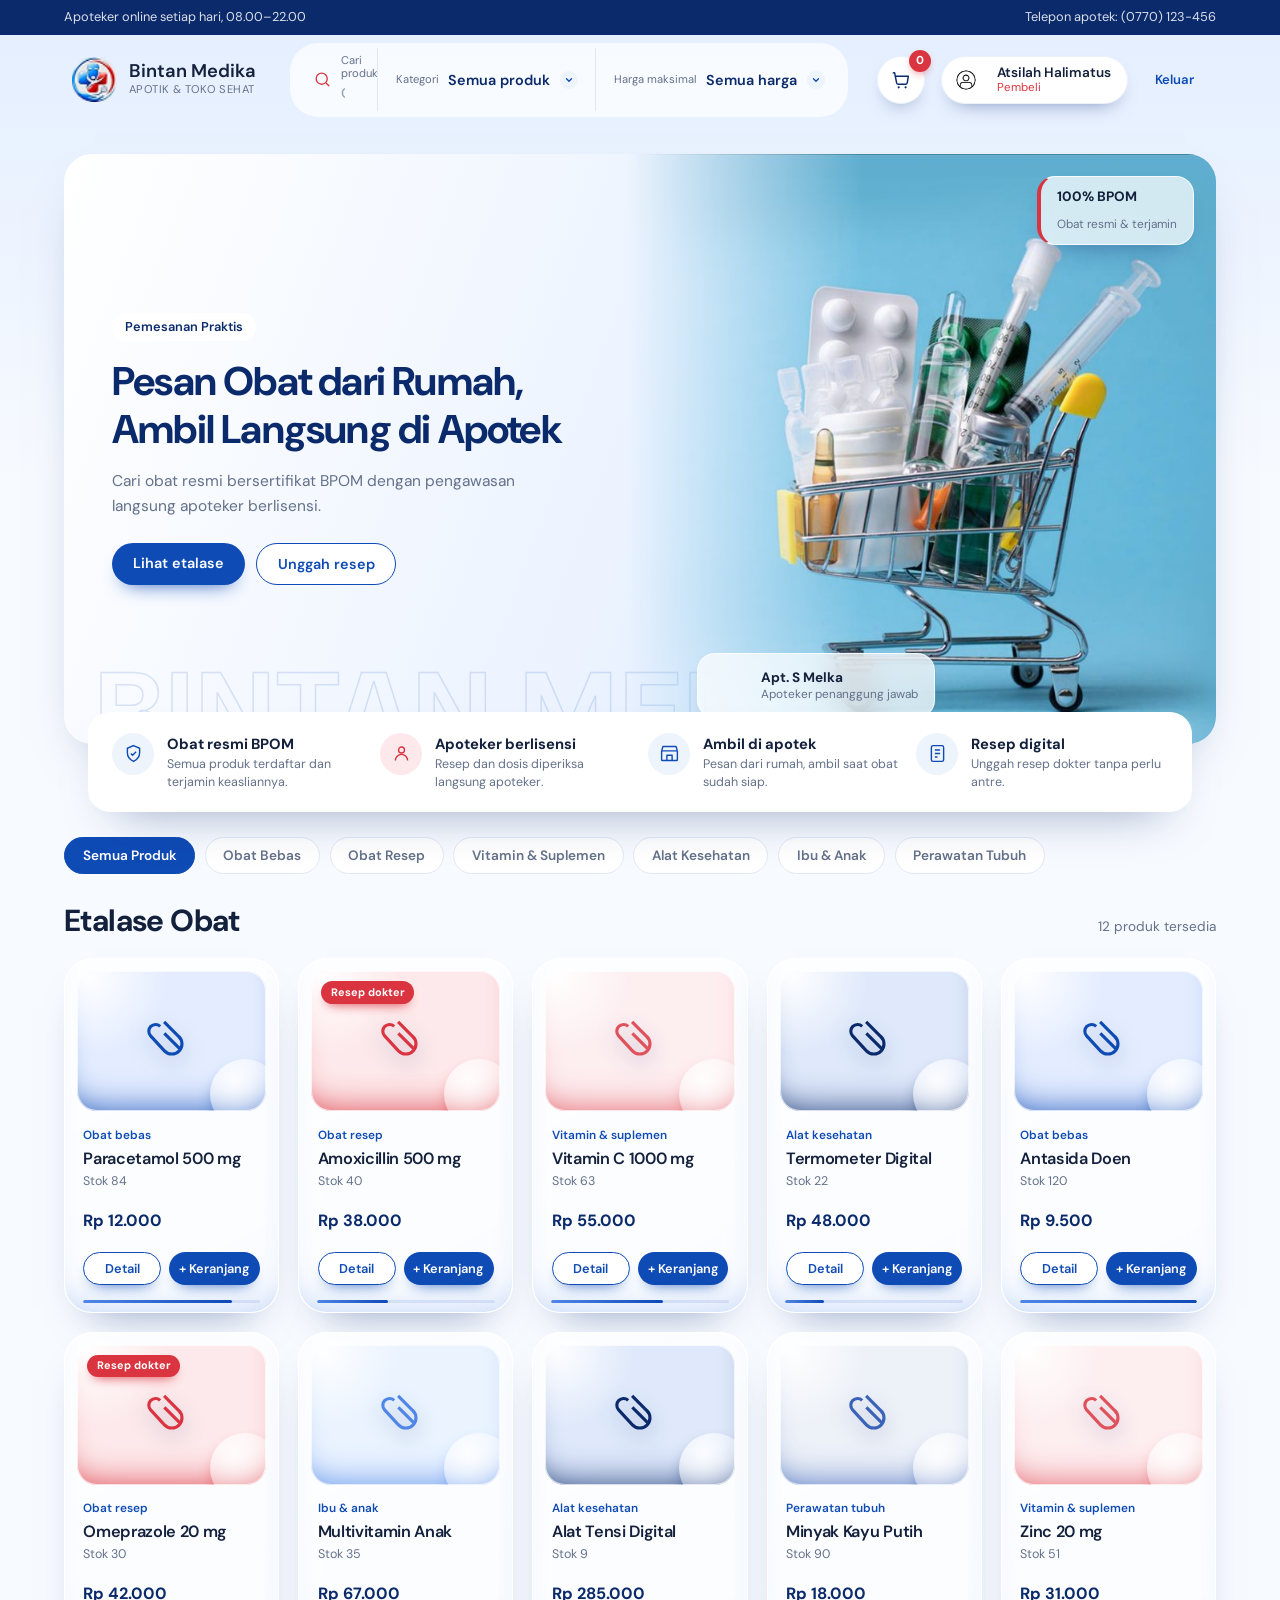
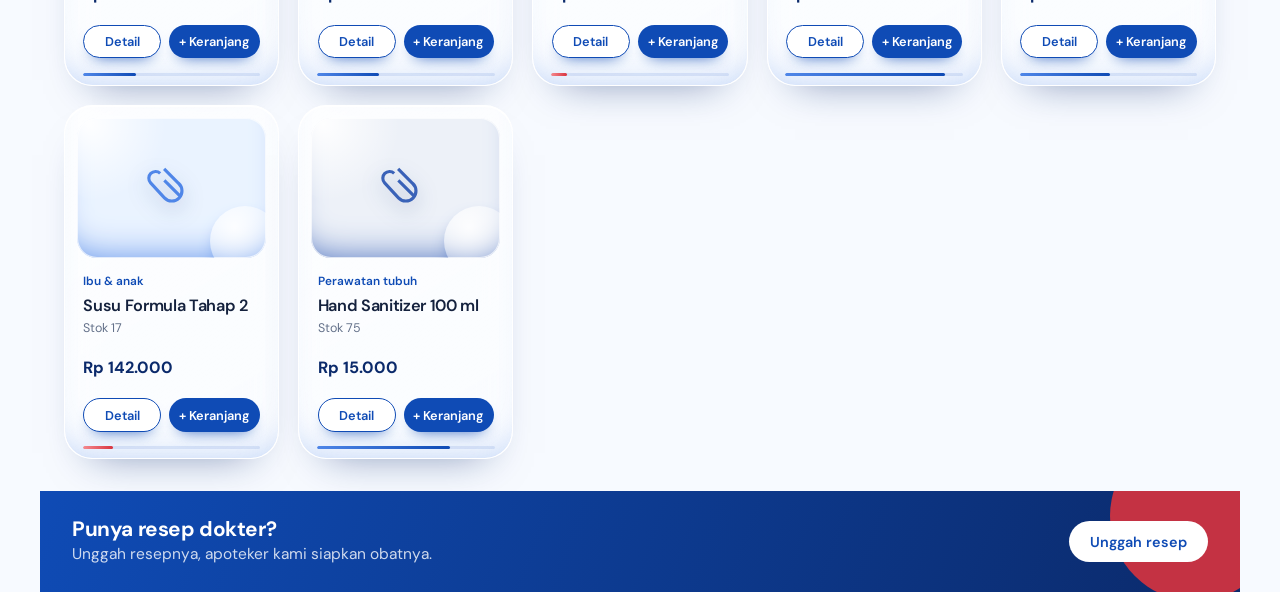
==== commit de4790d1: "Tambah bukti transfer, scan QR, detail obat; hapus fitur antar" ====
--- a/bintan-medika/index.html
+++ b/bintan-medika/index.html
@@ -10,7 +10,7 @@
 </head>
 <body>
 
-<div class="infobar"><span>Apoteker online setiap hari, 08.00–22.00</span><span>Pesan antar: (0770) 123-456</span></div>
+<div class="infobar"><span>Apoteker online setiap hari, 08.00–22.00</span><span>Telepon apotek: (0770) 123-456</span></div>
 <header class="topbar">
   <div class="topbar__inner">
     <a href="index.html" class="brand navpill navpill--brand">
@@ -65,7 +65,7 @@
     <span class="hero__mark" aria-hidden="true">BINTAN MEDIKA</span>
     <div class="etalase__hero-text">
       <span class="badge badge--new">Pemesanan Praktis</span>
-      <h2>Kebutuhan Obat &amp; Resep Dokter Siap Diantar</h2>
+      <h2>Pesan Obat dari Rumah, Ambil Langsung di Apotek</h2>
       <p>Cari obat resmi bersertifikat BPOM dengan pengawasan langsung apoteker berlisensi.</p>
       <div class="hero__cta"><a href="#productGrid" class="btn btn-primary">Lihat etalase</a><a href="#" class="btn btn-ghost" data-resep>Unggah resep</a></div>
     </div>
@@ -84,7 +84,7 @@
   <section class="features">
     <div class="feature"><span class="feature__ic"><svg viewBox="0 0 24 24" fill="none"><path d="M12 3l7 3v5c0 4.5-3 8-7 10-4-2-7-5.5-7-10V6l7-3Z" stroke="currentColor" stroke-width="1.6"/><path d="m9 12 2 2 4-4" stroke="currentColor" stroke-width="1.6"/></svg></span><span><strong>Obat resmi BPOM</strong><small>Semua produk terdaftar dan terjamin keasliannya.</small></span></div>
     <div class="feature"><span class="feature__ic"><svg viewBox="0 0 24 24" fill="none"><circle cx="12" cy="8" r="3.4" stroke="currentColor" stroke-width="1.6"/><path d="M5 20a7 7 0 0 1 14 0" stroke="currentColor" stroke-width="1.6"/></svg></span><span><strong>Apoteker berlisensi</strong><small>Resep dan dosis diperiksa langsung apoteker.</small></span></div>
-    <div class="feature"><span class="feature__ic"><svg viewBox="0 0 24 24" fill="none"><path d="M3 6h11v10H3zM14 10h4l3 3v3h-7" stroke="currentColor" stroke-width="1.6" stroke-linejoin="round"/><circle cx="7" cy="17.5" r="1.6" stroke="currentColor" stroke-width="1.4"/><circle cx="17" cy="17.5" r="1.6" stroke="currentColor" stroke-width="1.4"/></svg></span><span><strong>Antar ke rumah</strong><small>Pesanan dikirim cepat ke seluruh area Bintan.</small></span></div>
+    <div class="feature"><span class="feature__ic"><svg viewBox="0 0 24 24" fill="none"><path d="M3 9l1.5-5h15L21 9M3 9v10a1 1 0 0 0 1 1h16a1 1 0 0 0 1-1V9M3 9h18M9 20v-6h6v6" stroke="currentColor" stroke-width="1.6" stroke-linejoin="round"/></svg></span><span><strong>Ambil di apotek</strong><small>Pesan dari rumah, ambil saat obat sudah siap.</small></span></div>
     <div class="feature"><span class="feature__ic"><svg viewBox="0 0 24 24" fill="none"><rect x="5" y="3" width="14" height="18" rx="2" stroke="currentColor" stroke-width="1.6"/><path d="M9 8h6M9 12h6M9 16h3" stroke="currentColor" stroke-width="1.6"/></svg></span><span><strong>Resep digital</strong><small>Unggah resep dokter tanpa perlu antre.</small></span></div>
   </section>
 
@@ -113,6 +113,8 @@
   <a href="#" class="btn btn-ghost" data-resep>Unggah resep</a>
 </section>
 
+<div class="dmodal" id="dModal" role="dialog" aria-modal="true" aria-labelledby="dTitle"><div class="dmodal__box" id="dBox"></div></div>
+
 <div class="toast" id="toast" role="status" aria-live="polite"></div>
 
 <script src="assets/js/bm.js"></script>
--- a/bintan-medika/assets/css/etalase.css
+++ b/bintan-medika/assets/css/etalase.css
@@ -636,3 +636,23 @@
 .card__bar i{display:block;height:100%;border-radius:inherit;background:linear-gradient(90deg,var(--blue-l),var(--blue))}
 .card__bar.is-low i{background:linear-gradient(90deg,#f58a8f,var(--red))}
 .card__foot{padding-bottom:.35rem}
+
+/* ===== Tombol & jendela detail obat ===== */
+.card__act{display:flex;gap:.5rem;margin-top:.55rem;padding-bottom:.35rem}
+.card__act .btn{flex:1;white-space:nowrap;padding-left:.6rem;padding-right:.6rem}
+.dmodal{position:fixed;inset:0;z-index:60;display:none;place-items:center;padding:1rem;background:rgba(11,42,107,.45)}
+.dmodal.is-open{display:grid}
+.dmodal__box{position:relative;width:min(560px,100%);max-height:90vh;overflow:auto;background:#fff;border-radius:26px;padding:1.6rem 1.7rem}
+.dmodal__x{position:absolute;top:.9rem;right:.9rem;width:36px;height:36px;border-radius:50%;border:1px solid var(--line);background:#fff;color:var(--blue-d);font-size:1.2rem;line-height:1;cursor:pointer}
+.dmodal__x:hover{background:var(--mist)}
+.dmodal__cat{font-size:.78rem;font-weight:600;color:var(--red)}
+.dmodal__title{font-size:1.4rem;margin:.1rem 2.2rem .4rem 0}
+.dmodal__meta{display:flex;gap:.6rem 1.2rem;flex-wrap:wrap;align-items:baseline;margin-bottom:.4rem}
+.dmodal__price{font-weight:700;font-size:1.15rem;color:var(--blue-d)}
+.dmodal__stock{font-size:.82rem;color:var(--muted)}
+.dmodal__rx{background:var(--red-soft);color:#8a1d25;border-radius:14px;padding:.6rem .9rem;font-size:.85rem;margin:.6rem 0}
+.dmodal__sec{margin-top:1rem}
+.dmodal__sec h4{font-size:.95rem;color:var(--blue-d);margin-bottom:.2rem}
+.dmodal__sec p{font-size:.92rem;line-height:1.55;max-width:62ch}
+.dmodal__note{margin-top:1.1rem;padding:.7rem .9rem;border-radius:14px;background:var(--mist);color:var(--muted);font-size:.8rem}
+.dmodal__act{display:flex;gap:.6rem;justify-content:flex-end;margin-top:1.2rem}
